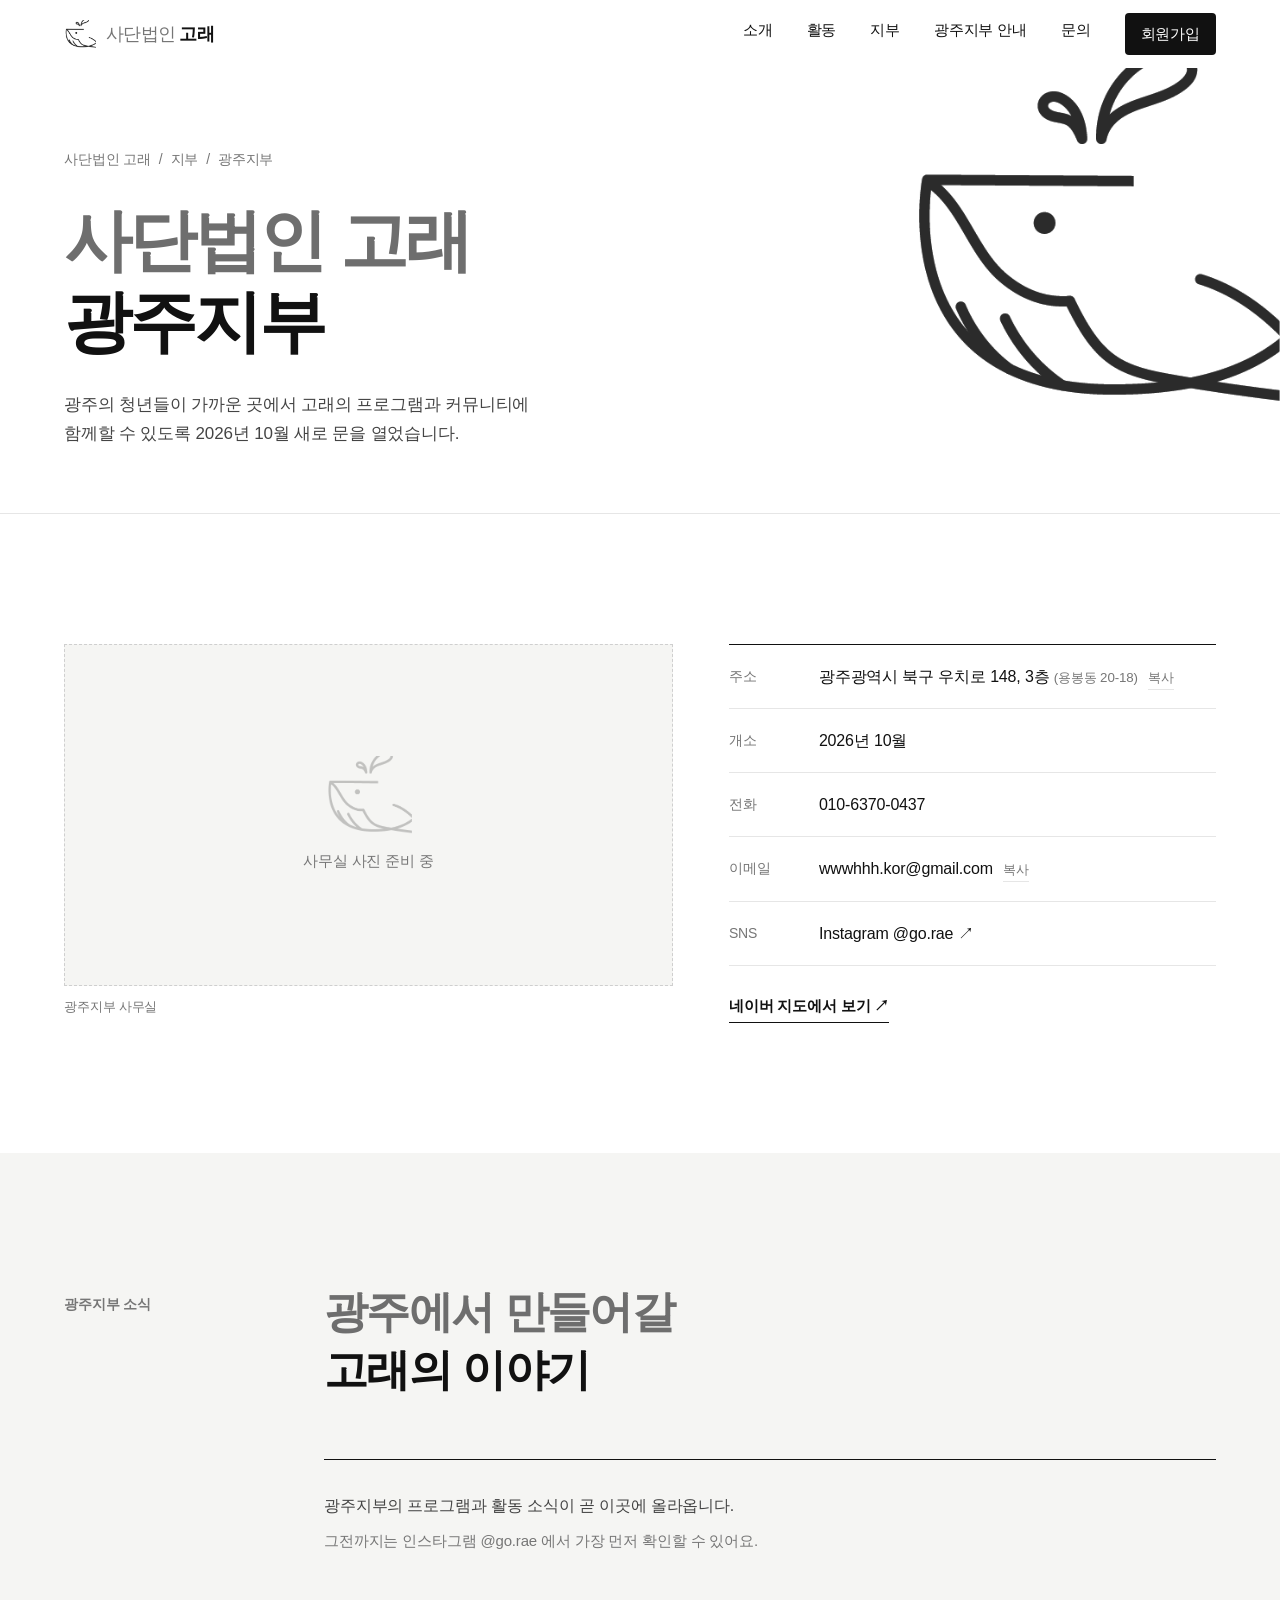
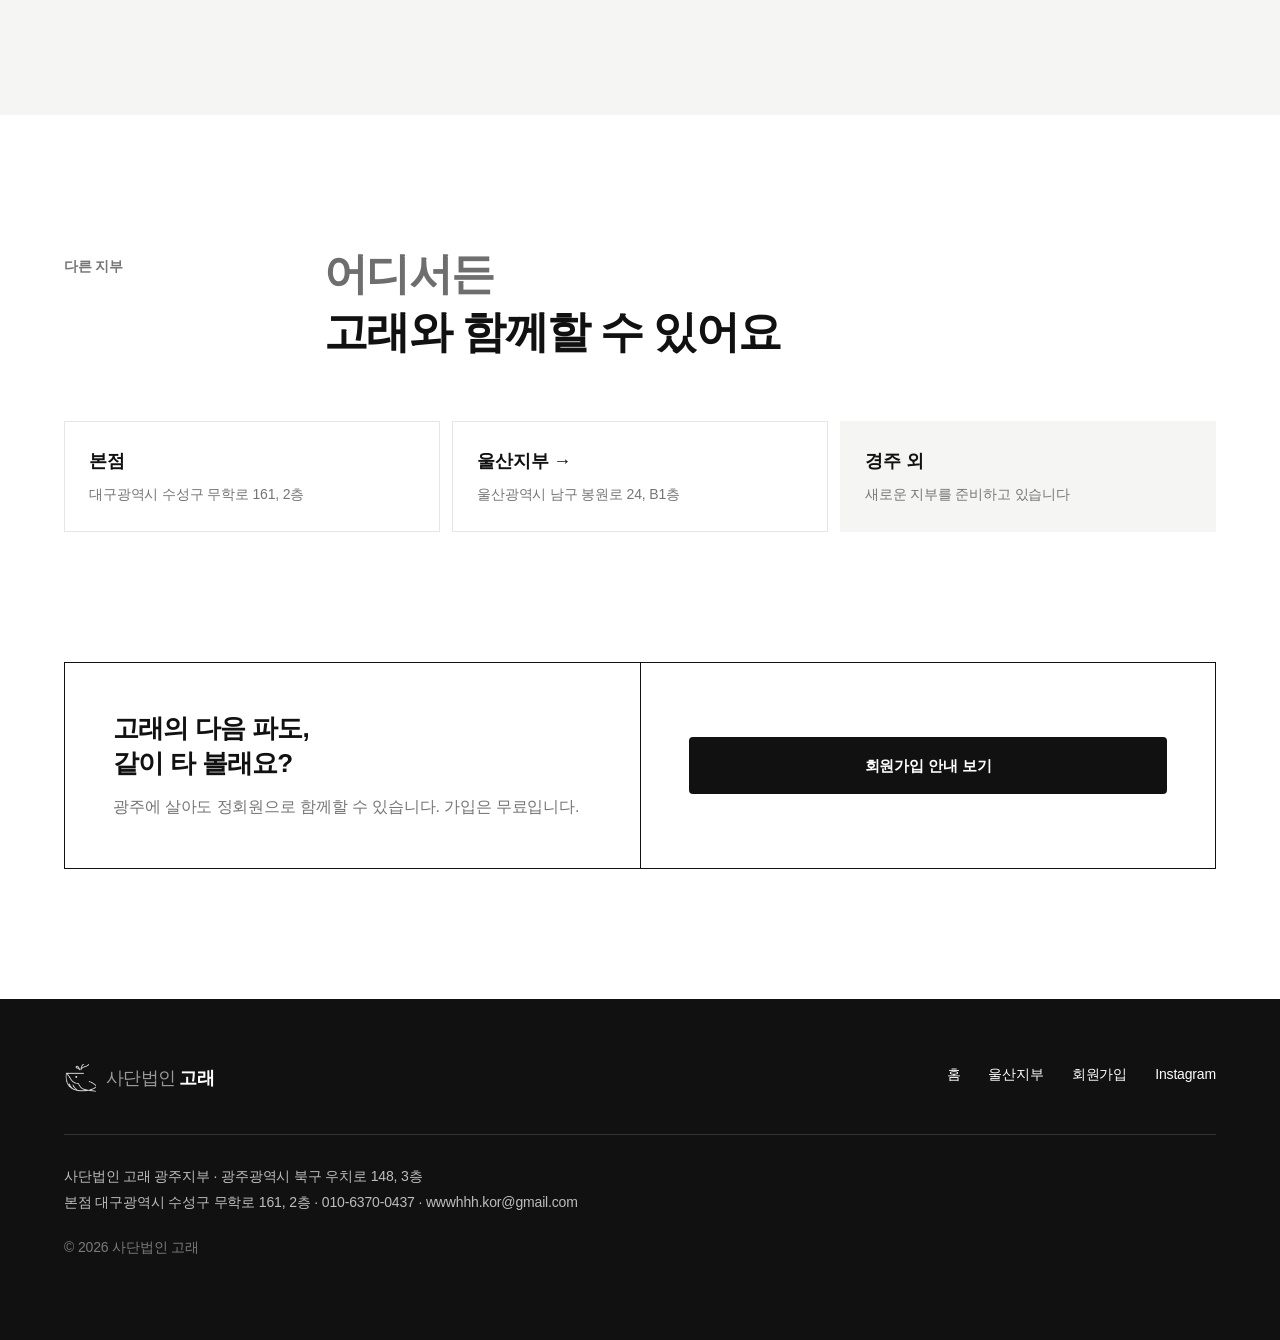
==== gwangju/index.html @ 6eba30ee "회원 가입 무료로 변경, 문의 양식을 구글 시트 접수로 연결 준비 - 회비 안내를 '무료'로 바꾸고 가입 절차에서 회비 납부 단계 삭제 (메인, FAQ, 지부 페이지) - 문의 양" ====
<!doctype html>
<html lang="ko">
<head>
<meta charset="utf-8">
<meta name="viewport" content="width=device-width, initial-scale=1">
<title>광주지부 | 사단법인 고래</title>
<meta name="description" content="사단법인 고래 광주지부. 광주 청년들이 가까운 곳에서 고래의 프로그램과 커뮤니티에 함께할 수 있는 곳입니다.">
<link rel="canonical" href="https://www.go-rae.com/gwangju/">
<meta property="og:type" content="website">
<meta property="og:site_name" content="사단법인 고래">
<meta property="og:title" content="광주지부 | 사단법인 고래">
<meta property="og:description" content="사단법인 고래 광주지부. 광주광역시 북구 우치로 148, 3층">
<meta property="og:url" content="https://www.go-rae.com/gwangju/">
<meta property="og:image" content="https://www.go-rae.com/assets/photos/award.jpg">
<meta property="og:locale" content="ko_KR">
<link rel="icon" href="../assets/whale.png">
<link rel="stylesheet" href="https://cdn.jsdelivr.net/gh/orioncactus/pretendard@v1.3.9/dist/web/variable/pretendardvariable.min.css">
<link rel="stylesheet" href="../assets/site.css">
</head>
<body>
<div class="progress" id="progress"></div>

<header id="header"><div class="w">
  <a class="brand" href="../"><img src="../assets/whale.png" alt=""><div><span>사단법인</span>고래</div></a>
  <nav class="gnb" id="gnb">
    <a href="../#about">소개</a><a href="../#activity">활동</a><a href="../#branches">지부</a><a href="#info">광주지부 안내</a><a href="../#contact">문의</a>
    <a class="cta" href="../#join">회원가입</a>
  </nav>
  <button class="menu-btn" id="menuBtn" aria-label="메뉴 열기"><i></i><i></i><i></i></button>
</div></header>

<main>
<div class="branch-hero">
  <div class="hero-whale"><img src="../assets/whale.png" alt=""></div>
  <div class="w">
    <nav class="crumb" aria-label="현재 위치"><a href="../">사단법인 고래</a><span>/</span><a href="../#branches">지부</a><span>/</span><span>광주지부</span></nav>
    <h1><span class="l1">사단법인 고래</span><span class="l2">광주지부</span></h1>
    <p class="lead">광주의 청년들이 가까운 곳에서 고래의 프로그램과 커뮤니티에 함께할 수 있도록 2026년 10월 새로 문을 열었습니다.</p>
  </div>
</div>

<section id="info"><div class="w">
  <div class="branch-body">
    <!-- 사무실 사진: assets/photos/office-gwangju.jpg 파일을 넣으면 자동으로 표시됩니다 -->
    <figure class="office-slot rv" id="officeSlot">
      <div class="frame">
        <img class="photo" src="../assets/photos/office-gwangju.jpg" alt="고래 광주지부 사무실" onerror="this.closest('.office-slot').classList.add('empty')">
        <div class="ph"><img src="../assets/whale.png" alt=""><span>사무실 사진 준비 중</span></div>
      </div>
      <figcaption>광주지부 사무실</figcaption>
    </figure>
    <div class="info rv">
      <dl>
        <div><dt>주소</dt><dd>광주광역시 북구 우치로 148, 3층 <small style="color:var(--sub)">(용봉동 20-18)</small><button class="copy" data-copy="광주광역시 북구 우치로 148, 3층">복사</button></dd></div>
        <div><dt>개소</dt><dd>2026년 10월</dd></div>
        <div><dt>전화</dt><dd><a href="tel:01063700437">010-6370-0437</a></dd></div>
        <div><dt>이메일</dt><dd>wwwhhh.kor@gmail.com<button class="copy" data-copy="wwwhhh.kor@gmail.com">복사</button></dd></div>
        <div><dt>SNS</dt><dd><a href="https://www.instagram.com/go.rae" target="_blank" rel="noopener">Instagram @go.rae ↗</a></dd></div>
      </dl>
      <div class="map-link" style="margin-top:26px"><a class="arrow-link" href="https://map.naver.com/p/search/광주광역시%20북구%20우치로%20148" target="_blank" rel="noopener">네이버 지도에서 보기 ↗</a></div>
    </div>
  </div>
</div></section>

<section id="news" style="background:var(--soft)"><div class="w">
  <div class="head rv">
    <div class="label">광주지부 소식</div>
    <div><h2><span class="g">광주에서 만들어갈</span><br>고래의 이야기</h2></div>
  </div>
  <div class="indent news-empty rv">
    <p>광주지부의 프로그램과 활동 소식이 곧 이곳에 올라옵니다.</p>
    <p>그전까지는 인스타그램 @go.rae 에서 가장 먼저 확인할 수 있어요.</p>
  </div>
</div></section>

<section><div class="w">
  <div class="head rv">
    <div class="label">다른 지부</div>
    <div><h2><span class="g">어디서든</span><br>고래와 함께할 수 있어요</h2></div>
  </div>
  <div class="other-branches rv">
    <a href="../#branches"><b>본점</b><span>대구광역시 수성구 무학로 161, 2층</span></a>
    <a href="../ulsan/"><b>울산지부 →</b><span>울산광역시 남구 봉원로 24, B1층</span></a>
    <div class="soon"><b>경주 외</b><span>새로운 지부를 준비하고 있습니다</span></div>
  </div>
</div></section>

<section style="padding-top:0"><div class="w">
  <div class="join rv">
    <div><h4 style="font-size:26px;font-weight:700;letter-spacing:-.03em;line-height:1.35">고래의 다음 파도,<br>같이 타 볼래요?</h4><p style="color:var(--sub);margin-top:12px">광주에 살아도 정회원으로 함께할 수 있습니다. 가입은 무료입니다.</p></div>
    <div style="display:flex;align-items:center"><a class="btn full" href="../#join">회원가입 안내 보기</a></div>
  </div>
</div></section>
</main>

<footer><div class="w">
  <div class="top">
    <a class="brand" href="../"><img src="../assets/whale.png" alt=""><div><span>사단법인</span>고래</div></a>
    <div class="links"><a href="../">홈</a><a href="../ulsan/">울산지부</a><a href="../#join">회원가입</a><a href="https://www.instagram.com/go.rae" target="_blank" rel="noopener">Instagram</a></div>
  </div>
  <p>사단법인 고래 광주지부 · 광주광역시 북구 우치로 148, 3층<br>본점 대구광역시 수성구 무학로 161, 2층 · 010-6370-0437 · wwwhhh.kor@gmail.com</p>
  <p style="margin-top:18px;color:#7a7a7a">© 2026 사단법인 고래</p>
</div></footer>

<div class="toast" id="toast"></div>
<button class="top-btn" id="topBtn" aria-label="맨 위로">↑</button>
<script src="../assets/common.js"></script>
</body>
</html>
---- assets/site.css ----
:root{
  --fg:#111;
  --gray:#6e6e6e;
  --sub:#767676;
  --line:#e6e6e6;
  --bg:#fff;
  --soft:#f5f5f3;
  --point:#2346d8;
  --hd:68px;
}
*{box-sizing:border-box;margin:0;padding:0}
html{scroll-behavior:smooth;scroll-padding-top:var(--hd)}
body{font-family:"Pretendard Variable",Pretendard,-apple-system,sans-serif;color:var(--fg);background:var(--bg);line-height:1.7;letter-spacing:-.01em;-webkit-font-smoothing:antialiased;word-break:keep-all;overflow-wrap:break-word}
h1,h2,h3,h4{text-wrap:balance}
p{text-wrap:pretty}
a{color:inherit;text-decoration:none}
button{font:inherit;color:inherit;background:none;border:0;cursor:pointer}
img{display:block}
.w{max-width:1200px;margin:0 auto;padding:0 24px}
.m-br{display:none}
@media(max-width:600px){.m-br{display:inline}.pc-br{display:none}}

/* 진행바 */
.progress{position:fixed;top:0;left:0;height:2px;background:var(--fg);width:0;z-index:30}

/* 헤더 */
header{position:fixed;inset:0 0 auto;height:var(--hd);background:rgba(255,255,255,.94);backdrop-filter:blur(10px);z-index:20;transition:border-color .2s}
header.line{border-bottom:1px solid var(--line)}
header .w{display:flex;align-items:center;justify-content:space-between;height:100%}
.brand{display:flex;align-items:center;gap:10px;font-weight:700;font-size:18px;letter-spacing:-.02em}
.brand img{height:28px}
.brand span{font-weight:500;color:var(--sub);margin-right:3px}
.gnb{display:flex;gap:34px;font-size:15px;font-weight:500}
.gnb a{position:relative;padding:4px 0}
.gnb a::after{content:"";position:absolute;left:0;bottom:0;height:1.5px;width:0;background:var(--fg);transition:width .25s}
.gnb a:hover::after,.gnb a.on::after{width:100%}
.gnb .cta{background:var(--fg);color:#fff;padding:8px 16px;border-radius:4px}
.gnb .cta::after{display:none}
.menu-btn{display:none;width:28px;height:20px;position:relative}
.menu-btn i{position:absolute;left:0;right:0;height:2px;background:var(--fg);transition:.25s}
.menu-btn i:nth-child(1){top:2px}.menu-btn i:nth-child(2){top:9px}.menu-btn i:nth-child(3){top:16px}
body.open .menu-btn i:nth-child(1){top:9px;transform:rotate(45deg)}
body.open .menu-btn i:nth-child(2){opacity:0}
body.open .menu-btn i:nth-child(3){top:9px;transform:rotate(-45deg)}
@media(max-width:860px){
  .menu-btn{display:block}
  .gnb{position:fixed;top:var(--hd);left:0;right:0;height:calc(100dvh - var(--hd));overflow-y:auto;background:#fff;flex-direction:column;gap:0;padding:12px 24px;font-size:22px;font-weight:600;transform:translateY(-8px);opacity:0;pointer-events:none;transition:.25s}
  .gnb a{padding:16px 0;border-bottom:1px solid var(--line)}
  .gnb a::after{display:none}
  .gnb .cta{margin-top:24px;text-align:center;border:0;padding:16px}
  body.open .gnb{opacity:1;transform:none;pointer-events:auto}
  body.open{overflow:hidden}
}

/* 히어로 */
.hero{position:relative;padding:calc(var(--hd) + 110px) 0 90px;overflow:hidden;border-bottom:1px solid var(--line)}
.hero .w{position:relative;z-index:1}
.motto{font-size:15px;color:var(--sub);margin-bottom:26px}
.hero h1{font-size:clamp(38px,6.4vw,80px);font-weight:700;line-height:1.2;letter-spacing:-.045em}
.hero h1 .l1{color:var(--gray);display:block}
.hero h1 .l2{color:var(--fg);display:block}
.hero-desc{display:flex;justify-content:space-between;align-items:flex-end;gap:32px;margin-top:56px;flex-wrap:wrap}
.hero-desc p{max-width:440px;font-size:17px;color:#444}
.hero-whale{position:absolute;top:var(--hd);right:0;width:min(470px,36vw);pointer-events:none}
.ready .hero-whale{opacity:1;transform:none}
.hero-whale img{width:100%;transform-origin:30% 60%;animation:bob 5.5s ease-in-out infinite}
@keyframes bob{
  0%{transform:translateY(0) rotate(0deg)}
  25%{transform:translateY(-10px) rotate(-1.6deg)}
  50%{transform:translateY(-2px) rotate(.4deg)}
  75%{transform:translateY(8px) rotate(1.6deg)}
  100%{transform:translateY(0) rotate(0deg)}
}

/* 사진 */
.hero-photo{margin:0;position:relative;overflow:hidden;aspect-ratio:21/8;background:var(--soft)}
.hero-photo img{width:100%;height:100%;object-fit:cover;object-position:center 82%}
.hero-photo figcaption{position:absolute;left:24px;bottom:18px;color:#fff;font-size:13px;text-shadow:0 1px 6px rgba(0,0,0,.4)}
@media(max-width:700px){.hero-photo{aspect-ratio:4/3}}
.gallery{display:grid;grid-template-columns:repeat(4,1fr);grid-auto-rows:220px;gap:12px}
.gallery button{position:relative;overflow:hidden;background:var(--soft);padding:0;text-align:left}
.gallery button:first-child{grid-column:span 2;grid-row:span 2}
.gallery img{width:100%;height:100%;object-fit:cover;transition:transform .6s cubic-bezier(.2,.7,.2,1)}
.gallery button:hover img{transform:scale(1.03)}
.gallery span{position:absolute;left:14px;bottom:12px;color:#fff;font-size:13px;font-weight:500;text-shadow:0 1px 6px rgba(0,0,0,.45)}
@media(max-width:860px){.gallery{grid-template-columns:1fr 1fr;grid-auto-rows:160px}}
.lightbox .modal-box{max-width:1100px;padding:0;background:#000}
.lightbox img{width:100%;max-height:82vh;object-fit:contain}
.lightbox p{color:#ddd;font-size:14px;padding:12px 16px}
.lightbox .close{color:#fff}

/* 혜택 */
.benefits{list-style:none;display:grid;grid-template-columns:1fr 1fr;gap:0;border-top:1px solid var(--fg);margin-top:40px}
.benefits li{padding:24px 24px 24px 0;border-bottom:1px solid var(--line)}
.benefits li:nth-child(even){padding-left:24px;border-left:1px solid var(--line)}
.benefits small{font-size:13px;color:var(--sub)}
.benefits strong{display:block;font-size:18px;font-weight:600;margin:6px 0 6px}
.benefits p{font-size:15px;color:var(--sub)}
@media(max-width:700px){.benefits{grid-template-columns:1fr}.benefits li:nth-child(even){padding-left:0;border-left:0}}
@media(max-width:860px){.hero{padding-top:calc(var(--hd) + 220px)}.hero-whale{width:62vw;max-width:340px}}

.arrow-link{display:inline-flex;align-items:center;gap:10px;font-weight:600;font-size:15px;padding-bottom:4px;border-bottom:1.5px solid var(--fg);transition:gap .2s}
.arrow-link:hover{gap:16px}

/* 섹션 공통 */
section{padding:130px 0}
.head{display:grid;grid-template-columns:220px 1fr;gap:40px;margin-bottom:60px}
.head .label{font-size:14px;font-weight:600;color:var(--sub);padding-top:10px}
.head h2{font-size:clamp(28px,3.6vw,44px);font-weight:700;line-height:1.32;letter-spacing:-.035em}
.head h2 .g{color:var(--gray)}
.head p{margin-top:20px;font-size:17px;color:#444;max-width:620px}
.indent{margin-left:260px}
@media(max-width:900px){.head{grid-template-columns:1fr;gap:12px;margin-bottom:40px}.indent{margin-left:0}section{padding:90px 0}}

/* 핵심가치 */
.values{display:grid;grid-template-columns:repeat(4,1fr);border-top:1px solid var(--fg)}
.values>div{padding:26px 24px 10px 0}
.values>div+div{padding-left:24px;border-left:1px solid var(--line)}
.values small{font-size:13px;color:var(--sub);font-variant-numeric:tabular-nums}
.values strong{display:block;font-size:20px;font-weight:700;margin:8px 0 10px}
.values p{font-size:15px;color:var(--sub)}
@media(max-width:900px){.values{grid-template-columns:1fr 1fr}.values>div:nth-child(3){padding-left:0;border-left:0}}
@media(max-width:520px){.values{grid-template-columns:1fr}.values>div,.values>div+div{padding:20px 0;border-left:0;border-bottom:1px solid var(--line)}}

/* 인사말 */
.greet{display:grid;grid-template-columns:1fr 1fr;gap:0;margin-top:90px;border-top:1px solid var(--line)}
.greet>div{padding-top:40px}
.greet blockquote{font-size:clamp(22px,2.4vw,28px);font-weight:600;line-height:1.55;letter-spacing:-.03em;padding-right:40px}
.greet .who{margin-top:28px;font-size:15px;color:var(--sub)}
.greet .who b{color:var(--fg);font-weight:600;margin-left:6px}
.org{border-left:1px solid var(--line);padding-left:40px}
.org h4{font-size:14px;color:var(--sub);font-weight:600;margin-bottom:18px}
.org-tree{display:grid;gap:10px;font-size:15px}
.org-tree .top{display:flex;gap:10px}
.org-tree .box{border:1px solid var(--fg);padding:10px 16px;text-align:center;flex:1}
.org-tree .box.dark{background:var(--fg);color:#fff}
.org-tree .teams{display:grid;grid-template-columns:repeat(3,1fr);gap:10px}
.org-tree .teams .box{border-color:var(--line);background:var(--soft)}
@media(max-width:900px){.greet{grid-template-columns:1fr}.org{border-left:0;padding-left:0;margin-top:40px}.greet blockquote{padding-right:0}}

/* 사업분야 - 아코디언 */
.biz{border-top:1px solid var(--fg)}
.biz-item{border-bottom:1px solid var(--line)}
.biz-item button{width:100%;display:grid;grid-template-columns:60px 1fr 24px;gap:16px;align-items:center;text-align:left;padding:28px 0}
.biz-item .n{font-size:14px;color:var(--sub);font-variant-numeric:tabular-nums}
.biz-item .t{font-size:clamp(19px,2.2vw,24px);font-weight:600;letter-spacing:-.03em;transition:color .2s}
.biz-item button:hover .t{color:var(--point)}
.biz-item .pm{position:relative;width:16px;height:16px}
.biz-item .pm::before,.biz-item .pm::after{content:"";position:absolute;left:0;right:0;top:7px;height:1.5px;background:var(--fg);transition:transform .25s}
.biz-item .pm::after{transform:rotate(90deg)}
.biz-item.open .pm::after{transform:rotate(0)}
.biz-item .ans{display:grid;grid-template-rows:0fr;transition:grid-template-rows .3s}
.biz-item.open .ans{grid-template-rows:1fr}
.biz-item .ans>div{overflow:hidden}
.biz-item .ans p{padding:0 0 30px 76px;color:#444;max-width:760px}
@media(max-width:600px){.biz-item button{grid-template-columns:40px 1fr 20px}.biz-item .ans p{padding-left:56px}}

/* 활동 - 가로 스크롤 */
.act-bar{display:flex;justify-content:space-between;align-items:center;gap:20px;margin-bottom:28px;flex-wrap:wrap}
.tabs{display:flex;gap:24px;font-size:15px;flex-wrap:wrap}
.tabs button{color:var(--sub);padding-bottom:4px;border-bottom:1.5px solid transparent}
.tabs button.on{color:var(--fg);font-weight:600;border-color:var(--fg)}
.nav-btns{display:flex;gap:8px}
.nav-btns button{width:44px;height:44px;border:1px solid var(--line);border-radius:50%;font-size:18px;transition:.2s}
.nav-btns button:hover{border-color:var(--fg)}
.track{display:flex;gap:20px;overflow-x:auto;scroll-snap-type:x mandatory;scrollbar-width:none;padding-bottom:4px}
.track::-webkit-scrollbar{display:none}
.card{flex:0 0 calc((100% - 40px)/3);scroll-snap-align:start;background:var(--soft);padding:30px 28px;min-height:300px;display:flex;flex-direction:column;text-align:left;transition:background .25s}
.card:hover{background:#ecece9}
.card .y{font-size:14px;color:var(--sub);font-variant-numeric:tabular-nums}
.card h3{font-size:21px;font-weight:600;letter-spacing:-.03em;line-height:1.45;margin:14px 0 10px}
.card p{font-size:14px;color:var(--sub)}
.card .more{margin-top:auto;padding-top:28px;font-size:14px;font-weight:600;display:flex;justify-content:space-between}
.card .tag{font-weight:500;color:var(--sub)}
@media(max-width:900px){.card{flex-basis:calc((100% - 20px)/2)}}
@media(max-width:600px){.card{flex-basis:84%}}

/* 연혁 */
.years{display:flex;gap:28px;margin-bottom:12px}
.years button{font-size:clamp(28px,3.4vw,40px);font-weight:700;letter-spacing:-.03em;color:#cfcfcf;transition:color .2s}
.years button.on{color:var(--fg)}
.history{border-top:1px solid var(--fg)}
.history li{list-style:none;display:grid;grid-template-columns:110px 1fr;gap:20px;padding:20px 0;border-bottom:1px solid var(--line);font-size:16px}
.history li span{color:var(--sub);font-variant-numeric:tabular-nums}
.history li[hidden]{display:none}

/* 회원가입 */
.join{display:grid;grid-template-columns:1fr 1fr;border:1px solid var(--fg)}
.join>div{padding:48px}
.join>div+div{border-left:1px solid var(--fg)}
.join .fee{font-size:clamp(34px,4vw,48px);font-weight:700;letter-spacing:-.03em}
.steps{list-style:none;counter-reset:s;margin-top:26px}
.steps li{counter-increment:s;padding:14px 0;border-bottom:1px solid var(--line);font-size:15px;display:flex;gap:14px}
.steps li::before{content:counter(s,decimal-leading-zero);color:var(--sub);font-variant-numeric:tabular-nums}
.btn{display:inline-flex;justify-content:center;align-items:center;gap:8px;background:var(--fg);color:#fff;padding:16px 28px;font-weight:600;font-size:15px;border-radius:4px;transition:background .2s}
.btn:hover{background:var(--point)}
.btn.full{width:100%}
@media(max-width:860px){.join{grid-template-columns:1fr}.join>div+div{border-left:0;border-top:1px solid var(--fg)}.join>div{padding:30px 24px}}

/* FAQ */
.faq{border-top:1px solid var(--fg)}
.faq details{border-bottom:1px solid var(--line)}
.faq summary{list-style:none;cursor:pointer;padding:24px 40px 24px 0;font-size:18px;font-weight:600;position:relative}
.faq summary::-webkit-details-marker{display:none}
.faq summary::after{content:"+";position:absolute;right:4px;top:20px;font-size:24px;font-weight:300;transition:transform .2s}
.faq details[open] summary::after{transform:rotate(45deg)}
.faq details p{padding:0 0 26px;color:#444;max-width:760px}

/* 문의 */
.contact{display:grid;grid-template-columns:1fr 1.2fr;gap:60px}
.contact *{min-width:0}
@media(max-width:1100px){.contact{grid-template-columns:1fr;gap:50px}}
.field input,.field select,.field textarea{width:100%}
.info dl{border-top:1px solid var(--fg)}
.info dl>div{display:grid;grid-template-columns:90px 1fr;padding:18px 0;border-bottom:1px solid var(--line);font-size:16px}
.info dt{color:var(--sub);font-size:14px;padding-top:2px}
.copy{font-size:13px;color:var(--sub);border-bottom:1px solid var(--line);margin-left:10px}
.copy:hover{color:var(--fg)}
.branch-title{font-size:14px;color:var(--sub);font-weight:600;margin:44px 0 12px}
.branches{list-style:none;border-top:1px solid var(--fg)}
.branches li{display:grid;grid-template-columns:90px 1fr auto;gap:12px;align-items:start;padding:18px 0;border-bottom:1px solid var(--line);font-size:16px}
.branches b{font-weight:600;font-size:15px}
.branches small{color:var(--sub);font-size:13px}
.branches .acts{display:flex;gap:4px;white-space:nowrap}
.branches .acts .copy{margin-left:8px}
.branches .soon span{color:var(--sub)}
@media(max-width:520px){.branches li{grid-template-columns:76px 1fr}.branches .acts{grid-column:2}.branches .acts .copy:first-child{margin-left:0}}
form{display:grid;gap:14px}
.field{display:grid;gap:6px}
.field label{font-size:14px;color:var(--sub)}
.field input,.field select,.field textarea{font:inherit;font-size:16px;border:1px solid var(--line);border-radius:4px;padding:14px 16px;background:#fff;color:var(--fg);transition:border-color .2s}
.field input:focus,.field select:focus,.field textarea:focus{outline:0;border-color:var(--fg)}
.field textarea{min-height:140px;resize:vertical}
.two{display:grid;grid-template-columns:1fr 1fr;gap:14px}
.err{font-size:13px;color:#c0392b;min-height:0}
.agree{font-size:14px;color:var(--sub);display:flex;gap:8px;align-items:center}
.agree input{accent-color:var(--fg)}
@media(max-width:860px){.contact{grid-template-columns:1fr;gap:50px}.two{grid-template-columns:1fr}}

/* 푸터 */
footer{background:var(--fg);color:#bdbdbd;padding:64px 0 80px;font-size:14px}
footer .top{display:flex;justify-content:space-between;align-items:flex-start;gap:30px;flex-wrap:wrap;padding-bottom:40px;border-bottom:1px solid #333;margin-bottom:28px}
footer .brand{color:#fff}
footer .brand img{filter:invert(1)}
footer .brand span{color:#9a9a9a}
footer .links{display:flex;gap:28px;color:#fff}
footer p{line-height:1.9}

/* 모달 */
.modal{position:fixed;inset:0;background:rgba(0,0,0,.45);display:grid;place-items:center;padding:20px;z-index:40;opacity:0;pointer-events:none;transition:opacity .2s}
.modal.show{opacity:1;pointer-events:auto}
.modal-box{background:#fff;max-width:560px;width:100%;padding:40px;position:relative;transform:translateY(12px);transition:transform .25s}
.modal.show .modal-box{transform:none}
.modal-box .y{font-size:14px;color:var(--sub)}
.modal-box h3{font-size:26px;font-weight:700;letter-spacing:-.03em;line-height:1.4;margin:10px 0 18px}
.modal-box dl{border-top:1px solid var(--fg);margin-top:20px}
.modal-box dl>div{display:grid;grid-template-columns:80px 1fr;padding:12px 0;border-bottom:1px solid var(--line);font-size:15px}
.modal-box dt{color:var(--sub)}
.close{position:absolute;top:16px;right:16px;width:36px;height:36px;font-size:22px}

/* 토스트, 맨위로 */
.toast{position:fixed;left:50%;bottom:32px;transform:translate(-50%,20px);background:var(--fg);color:#fff;padding:12px 20px;border-radius:4px;font-size:14px;opacity:0;transition:.25s;z-index:50;pointer-events:none}
.toast.show{opacity:1;transform:translate(-50%,0)}
.top-btn{position:fixed;right:24px;bottom:24px;width:48px;height:48px;border-radius:50%;background:#fff;border:1px solid var(--line);font-size:18px;opacity:0;pointer-events:none;transition:.25s;z-index:15}
.top-btn.show{opacity:1;pointer-events:auto}
.top-btn:hover{border-color:var(--fg)}

/* 스크롤 등장 */
.rv{opacity:0;transform:translateY(18px);transition:opacity .8s,transform .8s cubic-bezier(.2,.7,.2,1)}
.rv.in{opacity:1;transform:none}
@media(prefers-reduced-motion:reduce){*{animation:none!important;transition:none!important}.rv{opacity:1;transform:none}}

/* 사무실 사진 자리 (사진 파일을 넣으면 자동으로 표시) */
.office-slot{margin:0;position:relative}
.office-slot .frame{position:relative;aspect-ratio:16/9;max-width:100%;background:var(--soft);overflow:hidden}
.office-slot img.photo{width:100%;height:100%;object-fit:cover}
.office-slot .ph{position:absolute;inset:0;display:none;flex-direction:column;align-items:center;justify-content:center;gap:14px;color:var(--sub);font-size:15px;border:1px dashed #cfcfcf}
.office-slot .ph img{width:88px;opacity:.25}
.office-slot.empty img.photo{display:none}
.office-slot.empty .ph{display:flex}
.office-slot figcaption{font-size:13px;color:var(--sub);margin-top:10px}
.join-office{margin-top:40px}

/* 지부 목록 링크 */
.branches .name{color:var(--fg);font-weight:600;font-size:15px;border-bottom:1px solid transparent}
.branches a.name:hover{border-color:var(--fg)}
.branches .go{color:var(--fg);font-weight:600}

/* 지부 페이지 */
.crumb{font-size:14px;color:var(--sub);display:flex;gap:8px;flex-wrap:wrap}
.crumb a:hover{color:var(--fg)}
.branch-hero{padding:calc(var(--hd) + 80px) 0 64px;border-bottom:1px solid var(--line);position:relative;overflow:hidden}
.branch-hero .w{position:relative;z-index:1}
.branch-hero h1{font-size:clamp(36px,5.6vw,68px);font-weight:700;line-height:1.2;letter-spacing:-.045em;margin-top:28px}
.branch-hero h1 .l1{color:var(--gray);display:block}
.branch-hero h1 .l2{display:block}
.branch-hero .lead{margin-top:28px;max-width:520px;font-size:17px;color:#444}
.branch-hero .hero-whale{top:var(--hd);width:min(380px,30vw)}
@media(max-width:860px){.branch-hero{padding-top:calc(var(--hd) + 180px)}.branch-hero .hero-whale{width:52vw;max-width:280px}}
.branch-body{display:grid;grid-template-columns:1.25fr 1fr;gap:56px;align-items:start}
.branch-body>*{min-width:0}
@media(max-width:900px){.branch-body{grid-template-columns:1fr;gap:40px}}
.news-empty{border-top:1px solid var(--fg);padding:32px 0;color:#444}
.news-empty p+p{margin-top:8px;color:var(--sub);font-size:15px}
.other-branches{display:grid;grid-template-columns:repeat(3,1fr);gap:12px}
.other-branches a,.other-branches div{border:1px solid var(--line);padding:24px;display:flex;flex-direction:column;gap:6px;transition:border-color .2s}
.other-branches a:hover{border-color:var(--fg)}
.other-branches b{font-size:18px;font-weight:600}
.other-branches span{font-size:14px;color:var(--sub)}
.other-branches .soon{background:var(--soft);border-color:transparent}
@media(max-width:700px){.other-branches{grid-template-columns:1fr}}

/* 문의 양식: 스팸 방지 칸, 접수 완료 */
.hp{position:absolute;left:-9999px;width:1px;height:1px;overflow:hidden}
.sent{border-top:1px solid var(--fg);padding:28px 0 8px;display:grid;gap:8px;justify-items:start}
.sent strong{font-size:22px;font-weight:700;letter-spacing:-.03em}
.sent p{color:#444}
.btn:disabled{opacity:.6;cursor:wait}
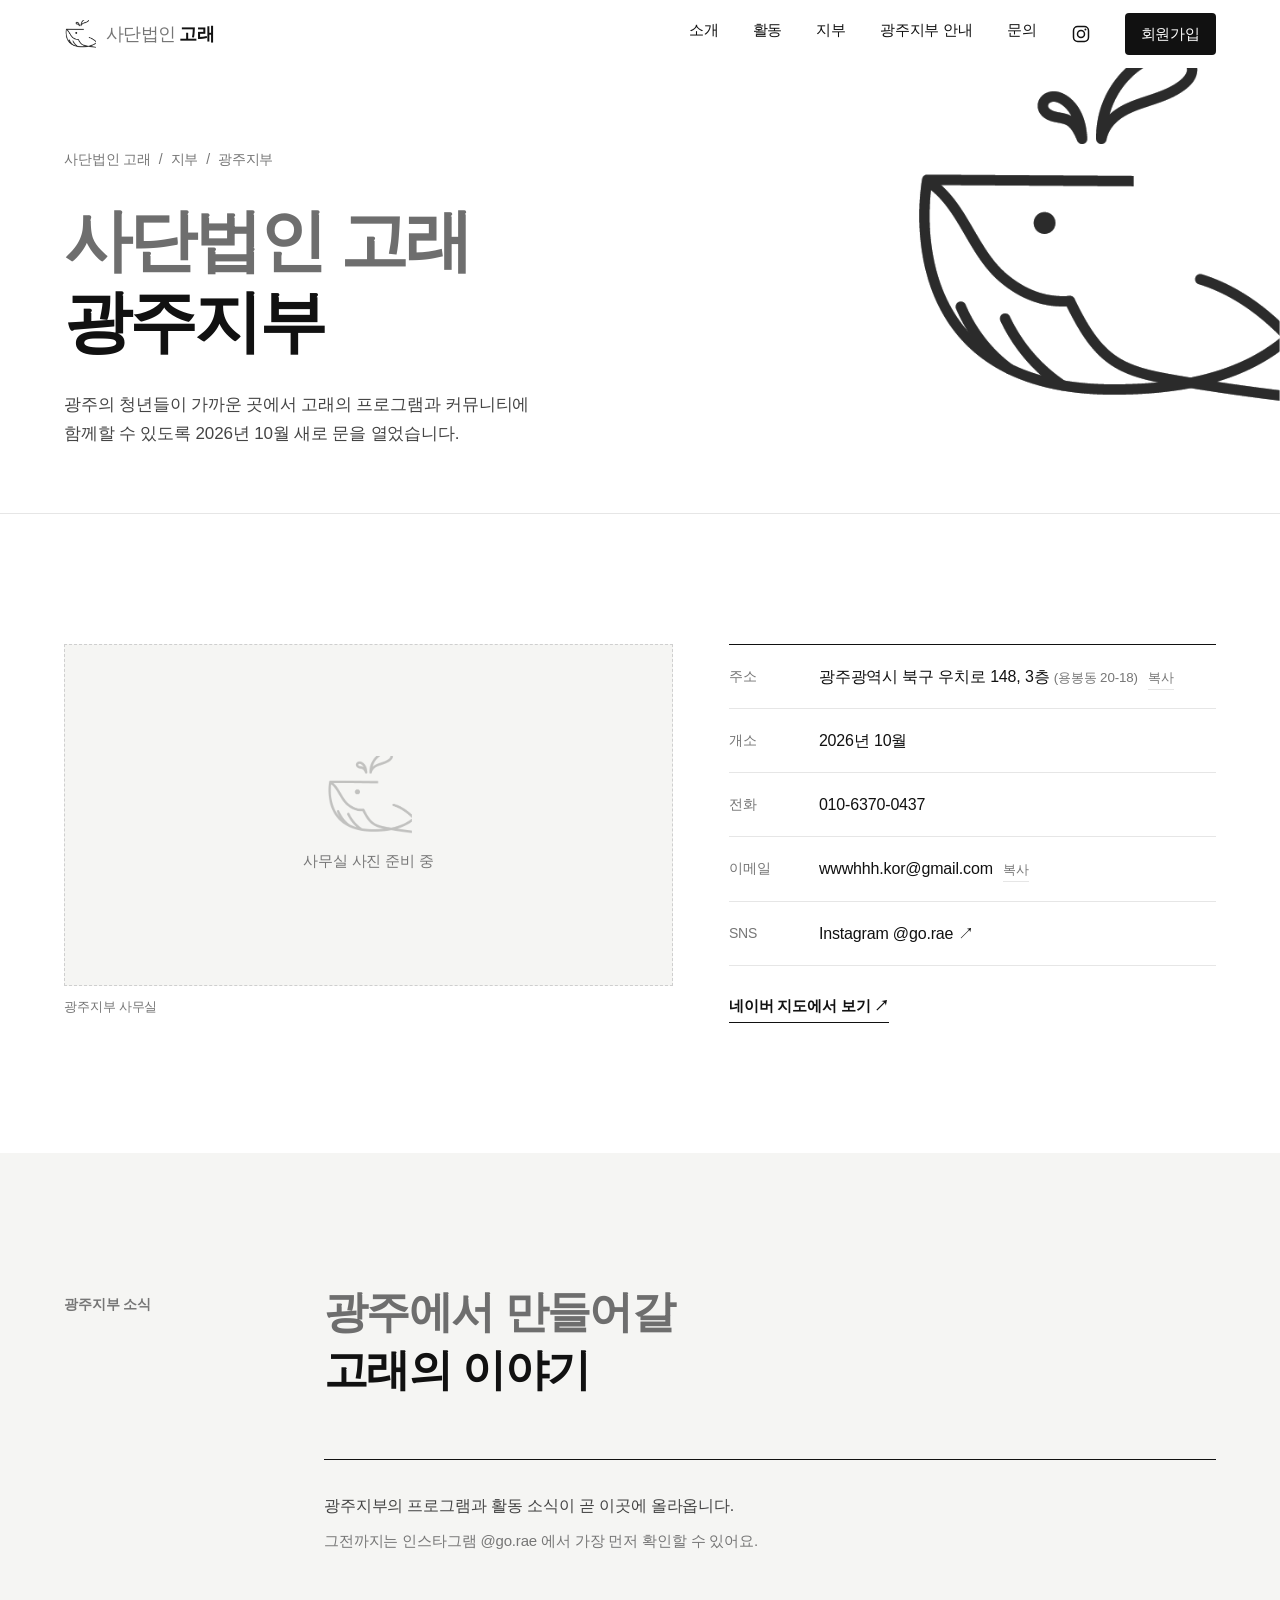
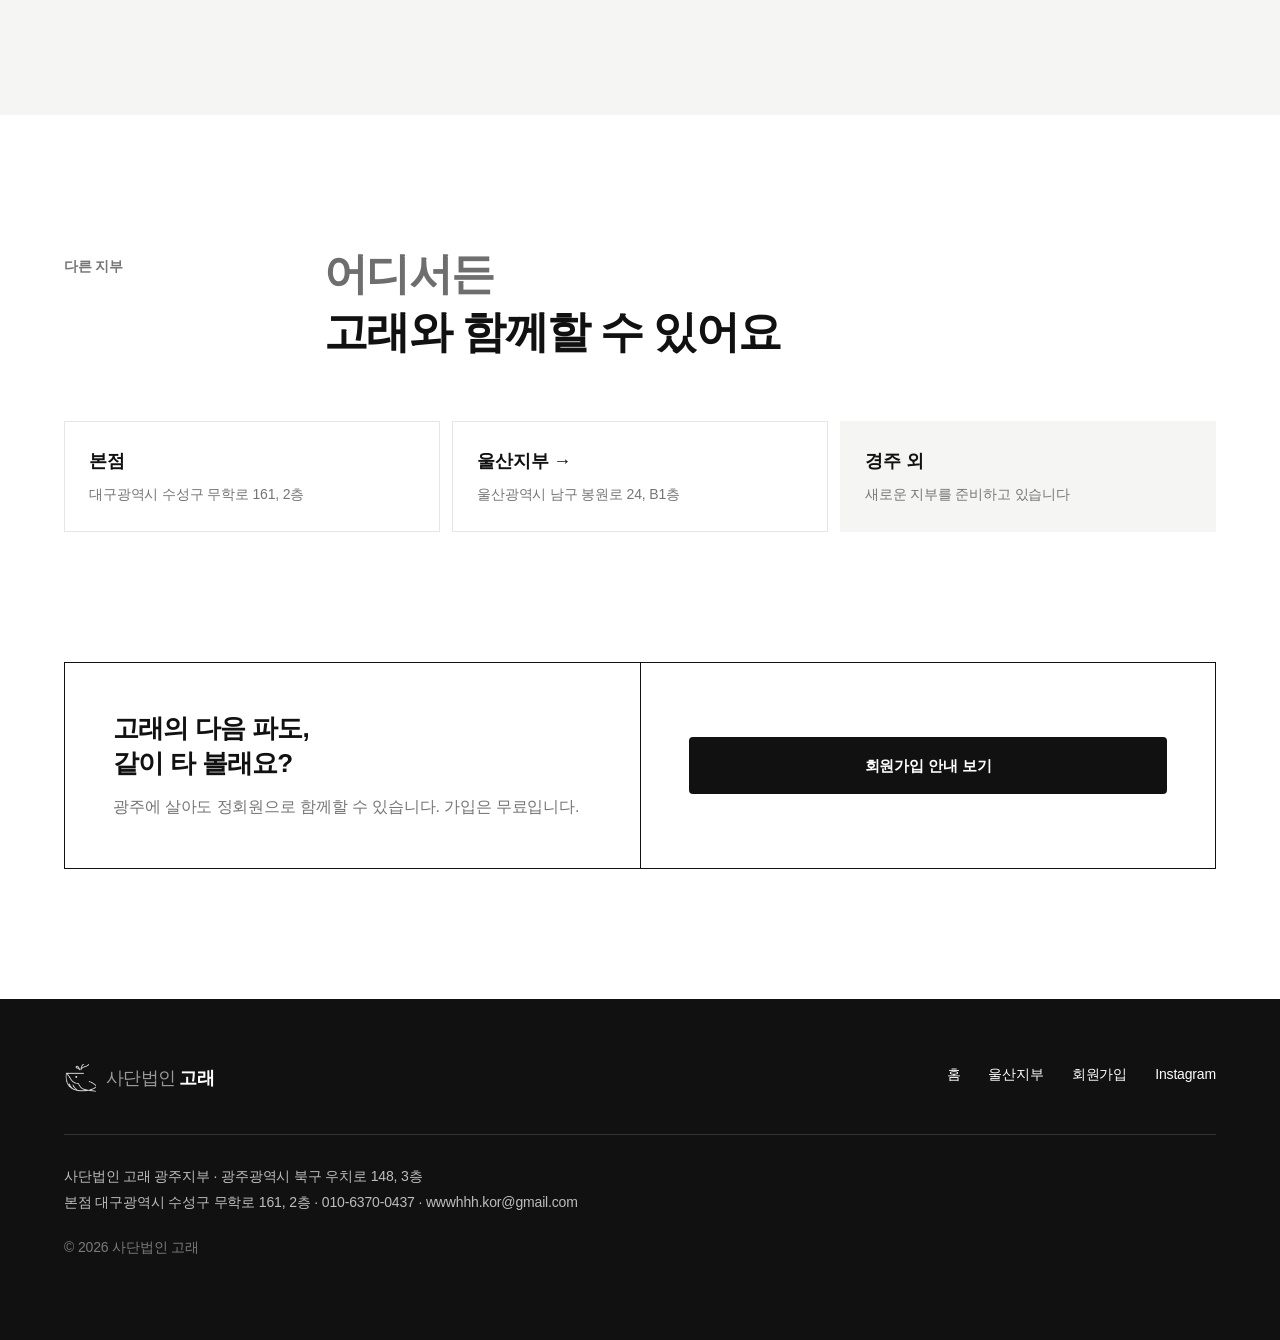
==== commit 97ce1653: "인스타그램 연결 추가, 문의 스크립트를 시트 ID 방식으로 변경 - 모든 페이지 상단 메뉴에 인스타그램(@go.rae) 아이콘, 모바일 메뉴에는 글자로 표시 - 메인 '현장' 사진" ====
--- a/gwangju/index.html
+++ b/gwangju/index.html
@@ -24,6 +24,7 @@
   <a class="brand" href="../"><img src="../assets/whale.png" alt=""><div><span>사단법인</span>고래</div></a>
   <nav class="gnb" id="gnb">
     <a href="../#about">소개</a><a href="../#activity">활동</a><a href="../#branches">지부</a><a href="#info">광주지부 안내</a><a href="../#contact">문의</a>
+    <a class="ig" href="https://www.instagram.com/go.rae" target="_blank" rel="noopener" aria-label="고래 인스타그램 @go.rae (새 창)"><svg viewBox="0 0 24 24" width="20" height="20" aria-hidden="true"><rect x="3" y="3" width="18" height="18" rx="5" fill="none" stroke="currentColor" stroke-width="1.8"/><circle cx="12" cy="12" r="4.2" fill="none" stroke="currentColor" stroke-width="1.8"/><circle cx="17.3" cy="6.7" r="1.2" fill="currentColor"/></svg><span>Instagram @go.rae</span></a>
     <a class="cta" href="../#join">회원가입</a>
   </nav>
   <button class="menu-btn" id="menuBtn" aria-label="메뉴 열기"><i></i><i></i><i></i></button>
--- a/assets/site.css
+++ b/assets/site.css
@@ -316,3 +316,13 @@
 .sent strong{font-size:22px;font-weight:700;letter-spacing:-.03em}
 .sent p{color:#444}
 .btn:disabled{opacity:.6;cursor:wait}
+
+/* 인스타그램 */
+.gnb .ig{display:inline-flex;align-items:center;gap:8px}
+.gnb .ig span{display:none}
+.gnb .ig::after{display:none}
+.gnb .ig:hover{color:var(--point)}
+@media(max-width:860px){.gnb .ig span{display:inline}}
+.insta{display:flex;justify-content:space-between;align-items:center;gap:20px;flex-wrap:wrap;margin-top:28px;padding-top:24px;border-top:1px solid var(--line)}
+.insta p{color:#444;font-size:16px}
+.insta p b{color:var(--fg);font-weight:600}
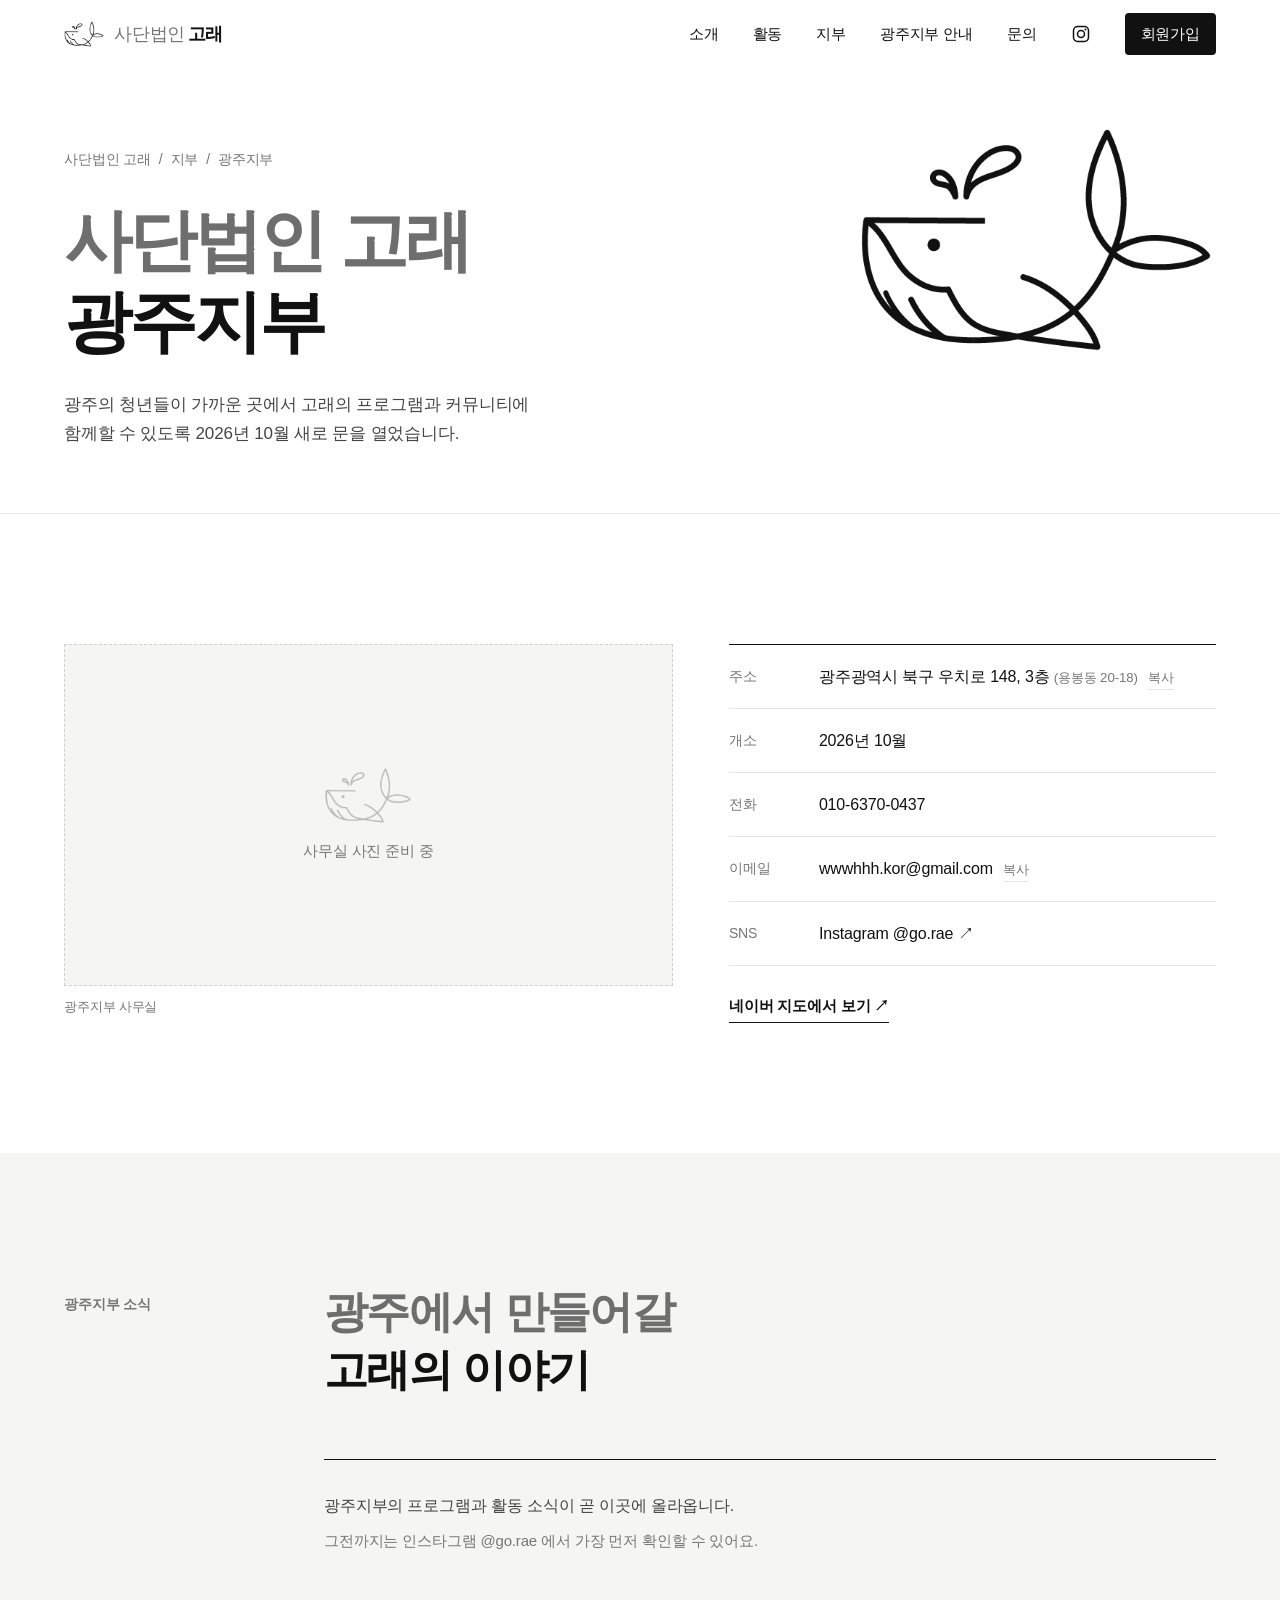
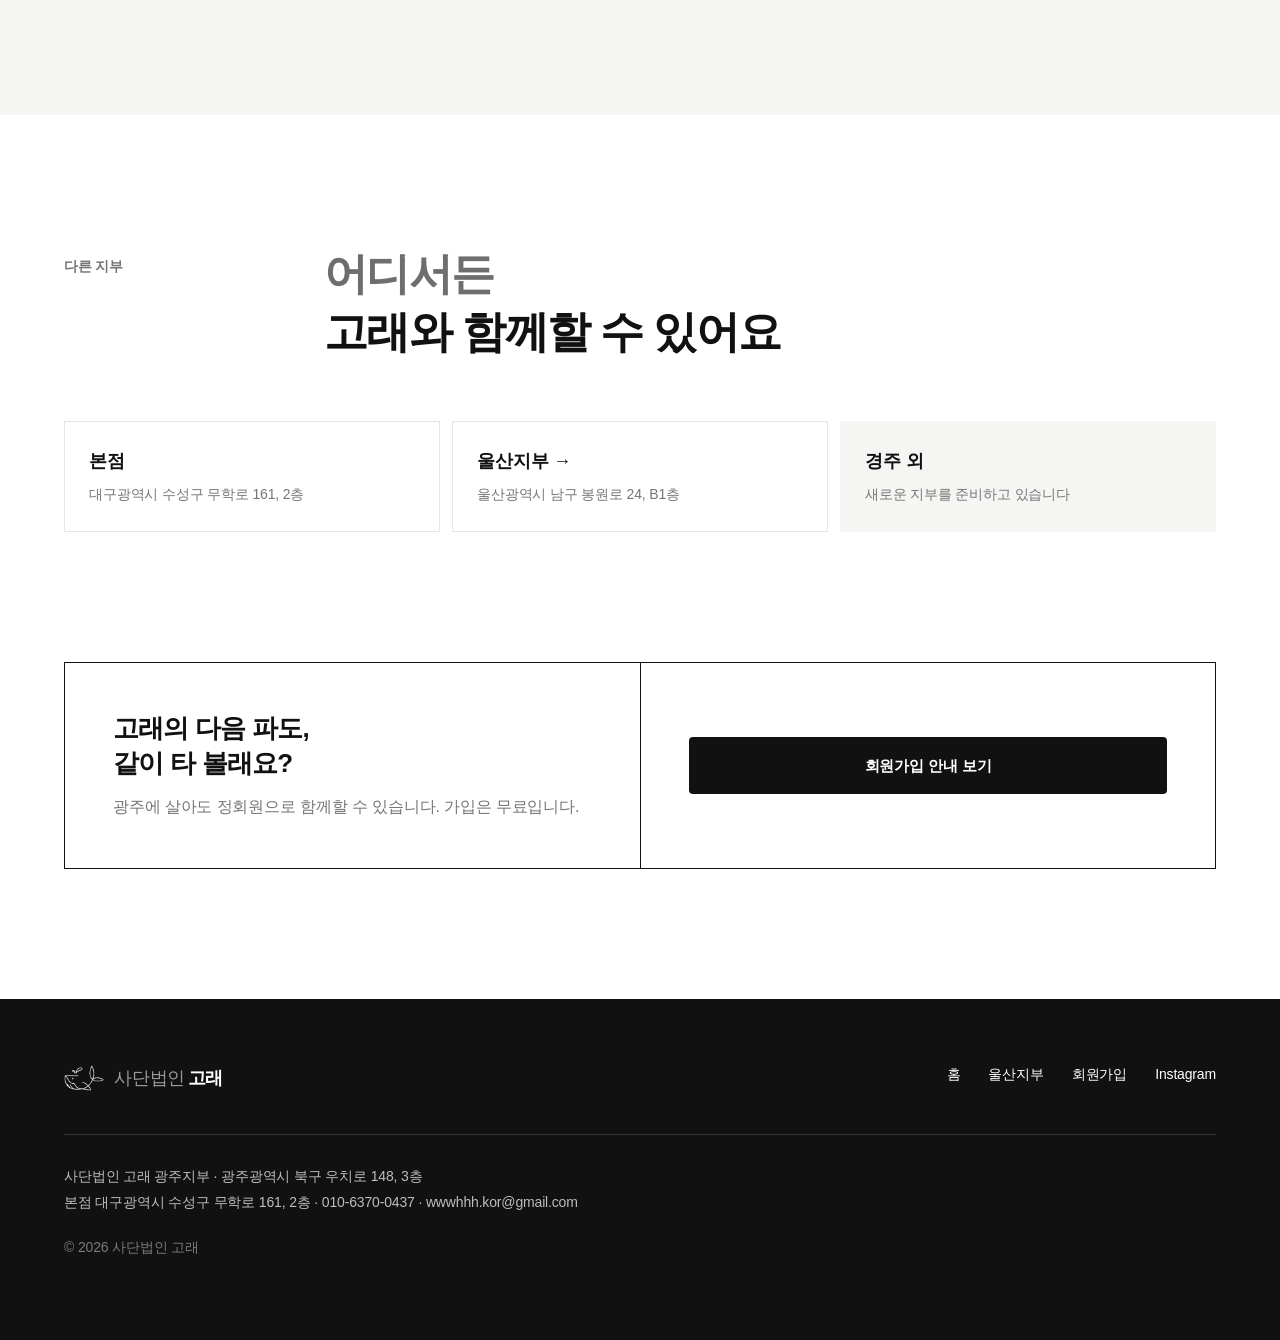
==== commit 1a339a5c: "공식 로고(꼬리 있는 고래 전체)로 교체 - 명함에서 잘라 쓰던 고래 대신 원본 로고 파일의 고래 전체를 사용 - 메인·지부 페이지 상단 고래 위치를 잘리지 않게 조정 - 파비콘(" ====
--- a/gwangju/index.html
+++ b/gwangju/index.html
@@ -5,15 +5,20 @@
 <meta name="viewport" content="width=device-width, initial-scale=1">
 <title>광주지부 | 사단법인 고래</title>
 <meta name="description" content="사단법인 고래 광주지부. 광주 청년들이 가까운 곳에서 고래의 프로그램과 커뮤니티에 함께할 수 있는 곳입니다.">
-<link rel="canonical" href="https://www.go-rae.com/gwangju/">
+<link rel="canonical" href="https://gorae-kr.github.io/gwangju/">
 <meta property="og:type" content="website">
 <meta property="og:site_name" content="사단법인 고래">
 <meta property="og:title" content="광주지부 | 사단법인 고래">
 <meta property="og:description" content="사단법인 고래 광주지부. 광주광역시 북구 우치로 148, 3층">
-<meta property="og:url" content="https://www.go-rae.com/gwangju/">
-<meta property="og:image" content="https://www.go-rae.com/assets/photos/award.jpg">
+<meta property="og:url" content="https://gorae-kr.github.io/gwangju/">
+<meta property="og:image" content="https://gorae-kr.github.io/assets/og-image.png">
+<meta property="og:image:width" content="1200">
+<meta property="og:image:height" content="630">
+<meta property="og:image:alt" content="사단법인 고래 - 청년이 만드는 내일, 청년이 바꾸는 세상">
+<meta name="twitter:card" content="summary_large_image">
 <meta property="og:locale" content="ko_KR">
-<link rel="icon" href="../assets/whale.png">
+<link rel="icon" href="../assets/favicon.png">
+<link rel="apple-touch-icon" href="../assets/favicon.png">
 <link rel="stylesheet" href="https://cdn.jsdelivr.net/gh/orioncactus/pretendard@v1.3.9/dist/web/variable/pretendardvariable.min.css">
 <link rel="stylesheet" href="../assets/site.css">
 </head>
--- a/assets/site.css
+++ b/assets/site.css
@@ -28,9 +28,9 @@
 header.line{border-bottom:1px solid var(--line)}
 header .w{display:flex;align-items:center;justify-content:space-between;height:100%}
 .brand{display:flex;align-items:center;gap:10px;font-weight:700;font-size:18px;letter-spacing:-.02em}
-.brand img{height:28px}
+.brand img{height:26px;width:auto}
 .brand span{font-weight:500;color:var(--sub);margin-right:3px}
-.gnb{display:flex;gap:34px;font-size:15px;font-weight:500}
+.gnb{display:flex;align-items:center;gap:34px;font-size:15px;font-weight:500}
 .gnb a{position:relative;padding:4px 0}
 .gnb a::after{content:"";position:absolute;left:0;bottom:0;height:1.5px;width:0;background:var(--fg);transition:width .25s}
 .gnb a:hover::after,.gnb a.on::after{width:100%}
@@ -44,7 +44,7 @@
 body.open .menu-btn i:nth-child(3){top:9px;transform:rotate(-45deg)}
 @media(max-width:860px){
   .menu-btn{display:block}
-  .gnb{position:fixed;top:var(--hd);left:0;right:0;height:calc(100dvh - var(--hd));overflow-y:auto;background:#fff;flex-direction:column;gap:0;padding:12px 24px;font-size:22px;font-weight:600;transform:translateY(-8px);opacity:0;pointer-events:none;transition:.25s}
+  .gnb{position:fixed;top:var(--hd);left:0;right:0;height:calc(100dvh - var(--hd));overflow-y:auto;background:#fff;flex-direction:column;align-items:stretch;gap:0;padding:12px 24px;font-size:22px;font-weight:600;transform:translateY(-8px);opacity:0;pointer-events:none;transition:.25s}
   .gnb a{padding:16px 0;border-bottom:1px solid var(--line)}
   .gnb a::after{display:none}
   .gnb .cta{margin-top:24px;text-align:center;border:0;padding:16px}
@@ -61,7 +61,7 @@
 .hero h1 .l2{color:var(--fg);display:block}
 .hero-desc{display:flex;justify-content:space-between;align-items:flex-end;gap:32px;margin-top:56px;flex-wrap:wrap}
 .hero-desc p{max-width:440px;font-size:17px;color:#444}
-.hero-whale{position:absolute;top:var(--hd);right:0;width:min(470px,36vw);pointer-events:none}
+.hero-whale{position:absolute;top:calc(var(--hd) + 72px);right:max(24px,calc((100vw - 1200px) / 2 + 24px));width:min(440px,34vw);pointer-events:none}
 .ready .hero-whale{opacity:1;transform:none}
 .hero-whale img{width:100%;transform-origin:30% 60%;animation:bob 5.5s ease-in-out infinite}
 @keyframes bob{
@@ -97,7 +97,7 @@
 .benefits strong{display:block;font-size:18px;font-weight:600;margin:6px 0 6px}
 .benefits p{font-size:15px;color:var(--sub)}
 @media(max-width:700px){.benefits{grid-template-columns:1fr}.benefits li:nth-child(even){padding-left:0;border-left:0}}
-@media(max-width:860px){.hero{padding-top:calc(var(--hd) + 220px)}.hero-whale{width:62vw;max-width:340px}}
+@media(max-width:860px){.hero{padding-top:calc(var(--hd) + 230px)}.hero-whale{top:calc(var(--hd) + 32px);right:24px;width:min(270px,62vw)}}
 
 .arrow-link{display:inline-flex;align-items:center;gap:10px;font-weight:600;font-size:15px;padding-bottom:4px;border-bottom:1.5px solid var(--fg);transition:gap .2s}
 .arrow-link:hover{gap:16px}
@@ -295,8 +295,8 @@
 .branch-hero h1 .l1{color:var(--gray);display:block}
 .branch-hero h1 .l2{display:block}
 .branch-hero .lead{margin-top:28px;max-width:520px;font-size:17px;color:#444}
-.branch-hero .hero-whale{top:var(--hd);width:min(380px,30vw)}
-@media(max-width:860px){.branch-hero{padding-top:calc(var(--hd) + 180px)}.branch-hero .hero-whale{width:52vw;max-width:280px}}
+.branch-hero .hero-whale{top:calc(var(--hd) + 56px);width:min(360px,30vw)}
+@media(max-width:860px){.branch-hero{padding-top:calc(var(--hd) + 200px)}.branch-hero .hero-whale{top:calc(var(--hd) + 28px);width:min(230px,54vw)}}
 .branch-body{display:grid;grid-template-columns:1.25fr 1fr;gap:56px;align-items:start}
 .branch-body>*{min-width:0}
 @media(max-width:900px){.branch-body{grid-template-columns:1fr;gap:40px}}
@@ -318,11 +318,39 @@
 .btn:disabled{opacity:.6;cursor:wait}
 
 /* 인스타그램 */
-.gnb .ig{display:inline-flex;align-items:center;gap:8px}
+.gnb .ig{display:inline-flex;align-items:center;gap:8px;line-height:1}
+.gnb .ig svg{display:block}
 .gnb .ig span{display:none}
 .gnb .ig::after{display:none}
 .gnb .ig:hover{color:var(--point)}
-@media(max-width:860px){.gnb .ig span{display:inline}}
+@media(max-width:860px){.gnb .ig span{display:inline}.gnb .ig{line-height:inherit}}
 .insta{display:flex;justify-content:space-between;align-items:center;gap:20px;flex-wrap:wrap;margin-top:28px;padding-top:24px;border-top:1px solid var(--line)}
 .insta p{color:#444;font-size:16px}
 .insta p b{color:var(--fg);font-weight:600}
+
+/* 회원가입 신청서 */
+.member{margin-top:48px;border:1px solid var(--fg);padding:44px;display:grid;gap:22px}
+.member>*{min-width:0}
+.member-head{display:flex;justify-content:space-between;align-items:baseline;gap:12px;flex-wrap:wrap;border-bottom:1px solid var(--line);padding-bottom:18px}
+.member-head h3{font-size:22px;font-weight:700;letter-spacing:-.03em}
+.member-head p{font-size:14px;color:var(--sub)}
+.member b,.consent legend b{color:#c0392b;font-weight:600}
+.member-grid{display:grid;grid-template-columns:1fr 1fr;gap:16px}
+.member-grid>*{min-width:0}
+.member-grid .wide{grid-column:1/-1}
+.addr-row{display:flex;gap:8px}
+.addr-row input{flex:1;min-width:0}
+.btn.ghost{background:#fff;color:var(--fg);border:1px solid var(--fg);padding:0 18px;white-space:nowrap}
+.btn.ghost:hover{background:var(--fg);color:#fff}
+.consent{border:1px solid var(--line);background:var(--soft);padding:22px 24px;margin:0}
+.consent legend{font-size:15px;font-weight:600;padding:0 6px}
+.consent>p{font-size:14px;color:#444;margin-bottom:14px}
+.consent dl{border-top:1px solid #d9d9d6}
+.consent dl>div{display:grid;grid-template-columns:120px 1fr;gap:12px;padding:10px 0;border-bottom:1px solid #d9d9d6;font-size:14px}
+.consent dt{color:var(--sub)}
+.consent-choice{display:flex;gap:24px;margin-top:16px;font-size:15px}
+.consent-choice label{display:flex;align-items:center;gap:8px;cursor:pointer}
+.consent-choice input{accent-color:var(--fg)}
+.member .note{font-size:13px;color:var(--sub)}
+.member .sent{border-top:1px solid var(--fg)}
+@media(max-width:700px){.member{padding:26px 18px}.member-grid{grid-template-columns:1fr}.consent dl>div{grid-template-columns:1fr;gap:2px}.addr-row{flex-direction:column}.btn.ghost{padding:12px 18px}}
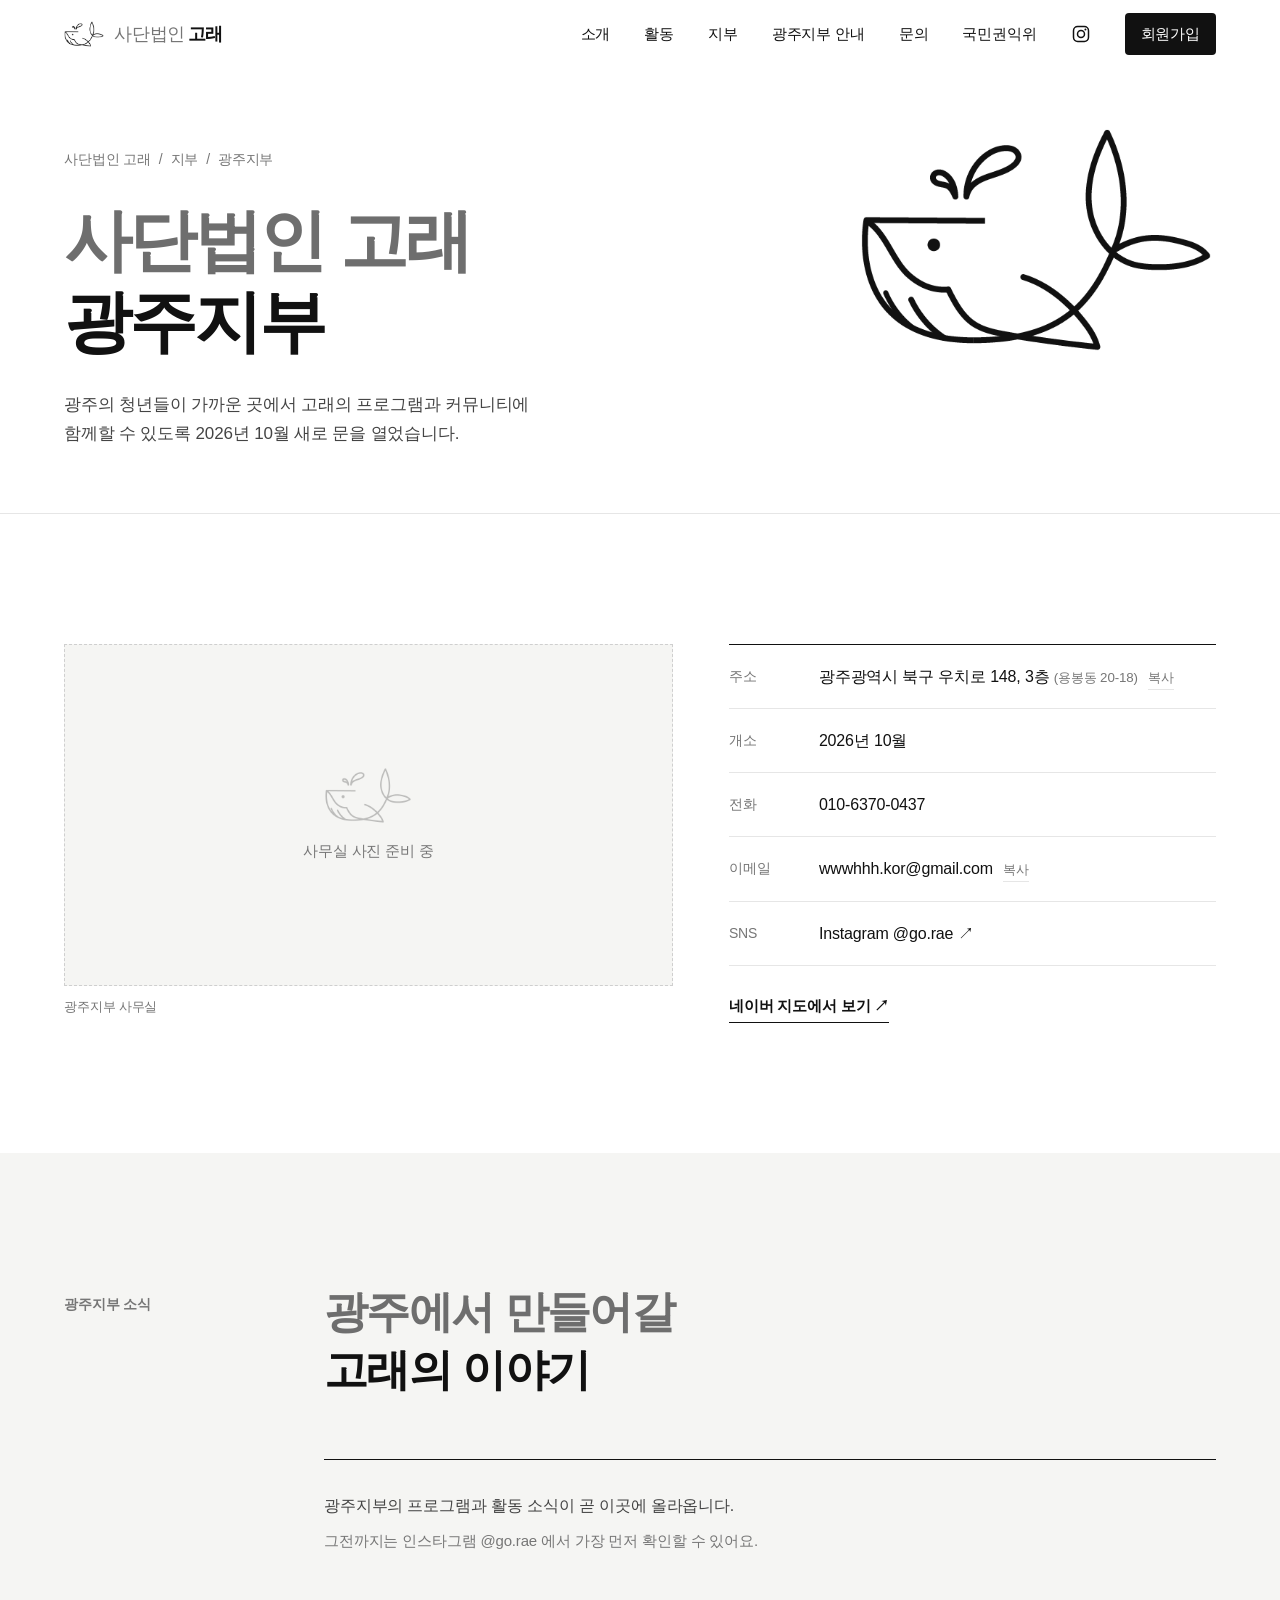
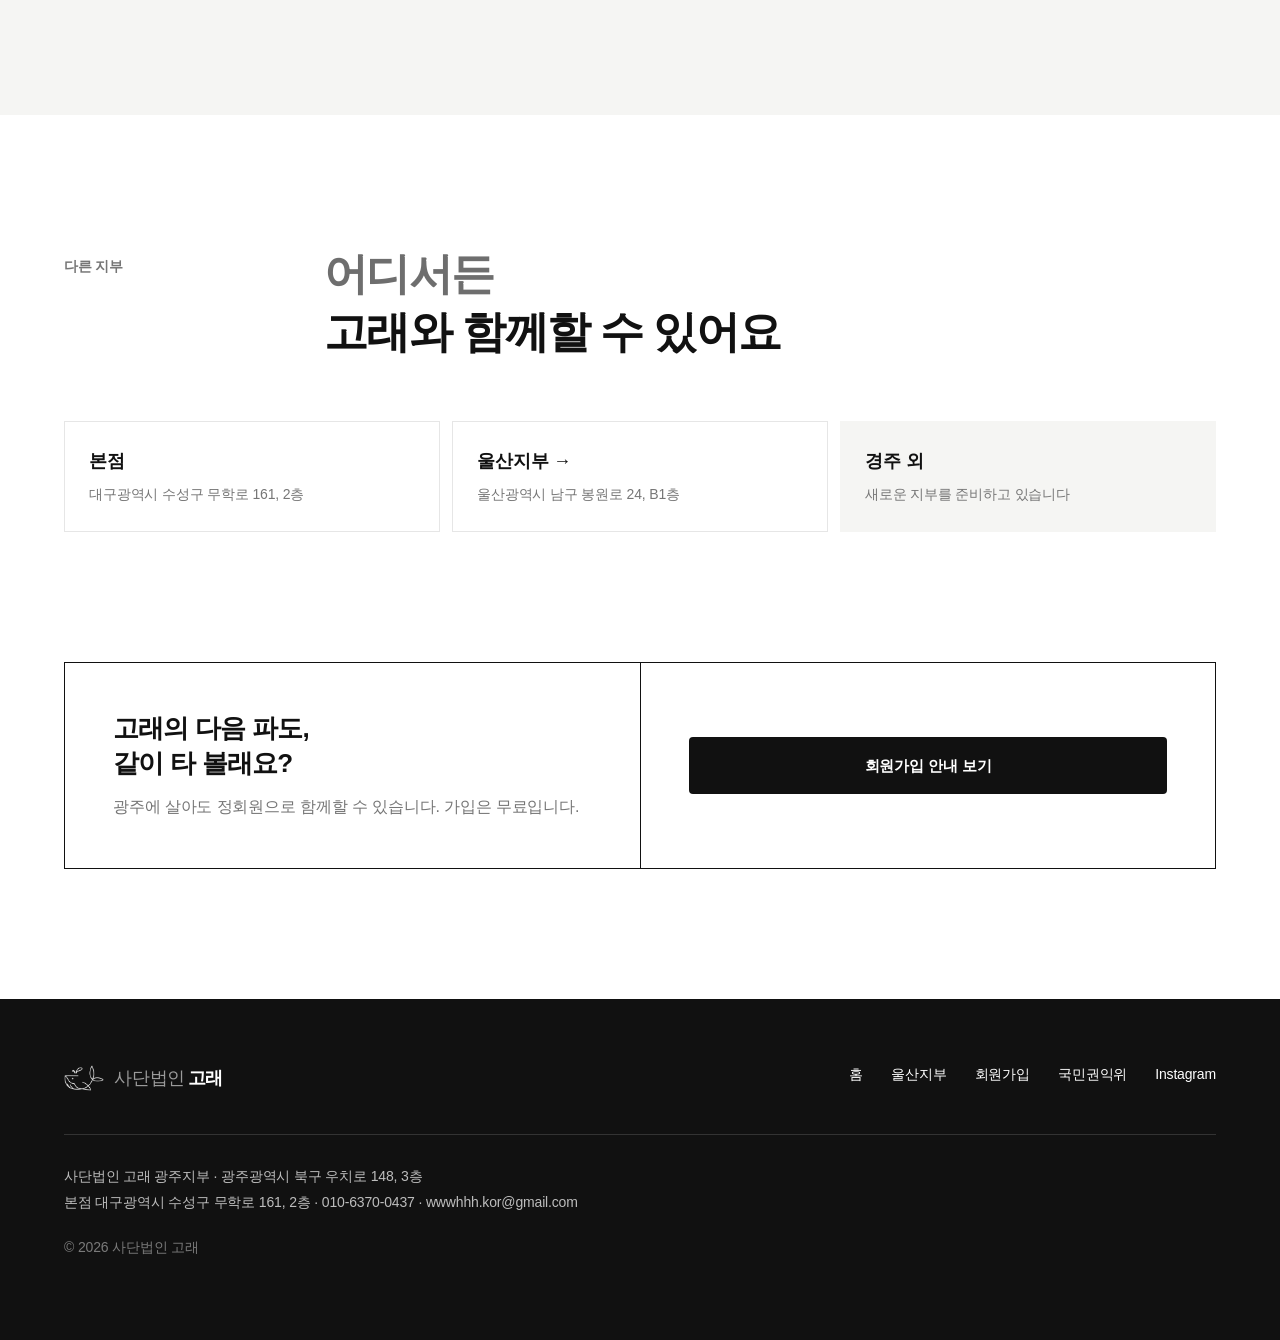
==== commit 8a751146: "국민권익위원회 링크 추가 - 메인·지부 페이지 상단 메뉴와 맨 아래 정보 칸에 www.acrc.go.kr 링크 추가 - 메뉴가 늘어 태블릿 폭에서는 간격을 좁힘  Co-Author" ====
--- a/gwangju/index.html
+++ b/gwangju/index.html
@@ -5,13 +5,13 @@
 <meta name="viewport" content="width=device-width, initial-scale=1">
 <title>광주지부 | 사단법인 고래</title>
 <meta name="description" content="사단법인 고래 광주지부. 광주 청년들이 가까운 곳에서 고래의 프로그램과 커뮤니티에 함께할 수 있는 곳입니다.">
-<link rel="canonical" href="https://gorae-kr.github.io/gwangju/">
+<link rel="canonical" href="https://go-rae.com/gwangju/">
 <meta property="og:type" content="website">
 <meta property="og:site_name" content="사단법인 고래">
 <meta property="og:title" content="광주지부 | 사단법인 고래">
 <meta property="og:description" content="사단법인 고래 광주지부. 광주광역시 북구 우치로 148, 3층">
-<meta property="og:url" content="https://gorae-kr.github.io/gwangju/">
-<meta property="og:image" content="https://gorae-kr.github.io/assets/og-image.png">
+<meta property="og:url" content="https://go-rae.com/gwangju/">
+<meta property="og:image" content="https://go-rae.com/assets/og-image.png">
 <meta property="og:image:width" content="1200">
 <meta property="og:image:height" content="630">
 <meta property="og:image:alt" content="사단법인 고래 - 청년이 만드는 내일, 청년이 바꾸는 세상">
@@ -29,6 +29,7 @@
   <a class="brand" href="../"><img src="../assets/whale.png" alt=""><div><span>사단법인</span>고래</div></a>
   <nav class="gnb" id="gnb">
     <a href="../#about">소개</a><a href="../#activity">활동</a><a href="../#branches">지부</a><a href="#info">광주지부 안내</a><a href="../#contact">문의</a>
+    <a href="https://www.acrc.go.kr" target="_blank" rel="noopener">국민권익위</a>
     <a class="ig" href="https://www.instagram.com/go.rae" target="_blank" rel="noopener" aria-label="고래 인스타그램 @go.rae (새 창)"><svg viewBox="0 0 24 24" width="20" height="20" aria-hidden="true"><rect x="3" y="3" width="18" height="18" rx="5" fill="none" stroke="currentColor" stroke-width="1.8"/><circle cx="12" cy="12" r="4.2" fill="none" stroke="currentColor" stroke-width="1.8"/><circle cx="17.3" cy="6.7" r="1.2" fill="currentColor"/></svg><span>Instagram @go.rae</span></a>
     <a class="cta" href="../#join">회원가입</a>
   </nav>
@@ -102,7 +103,7 @@
 <footer><div class="w">
   <div class="top">
     <a class="brand" href="../"><img src="../assets/whale.png" alt=""><div><span>사단법인</span>고래</div></a>
-    <div class="links"><a href="../">홈</a><a href="../ulsan/">울산지부</a><a href="../#join">회원가입</a><a href="https://www.instagram.com/go.rae" target="_blank" rel="noopener">Instagram</a></div>
+    <div class="links"><a href="../">홈</a><a href="../ulsan/">울산지부</a><a href="../#join">회원가입</a><a href="https://www.acrc.go.kr" target="_blank" rel="noopener">국민권익위</a><a href="https://www.instagram.com/go.rae" target="_blank" rel="noopener">Instagram</a></div>
   </div>
   <p>사단법인 고래 광주지부 · 광주광역시 북구 우치로 148, 3층<br>본점 대구광역시 수성구 무학로 161, 2층 · 010-6370-0437 · wwwhhh.kor@gmail.com</p>
   <p style="margin-top:18px;color:#7a7a7a">© 2026 사단법인 고래</p>
--- a/assets/site.css
+++ b/assets/site.css
@@ -74,9 +74,19 @@
 
 /* 사진 */
 .hero-photo{margin:0;position:relative;overflow:hidden;aspect-ratio:21/8;background:var(--soft)}
-.hero-photo img{width:100%;height:100%;object-fit:cover;object-position:center 82%}
-.hero-photo figcaption{position:absolute;left:24px;bottom:18px;color:#fff;font-size:13px;text-shadow:0 1px 6px rgba(0,0,0,.4)}
-@media(max-width:700px){.hero-photo{aspect-ratio:4/3}}
+.slide{position:absolute;inset:0;margin:0;opacity:0;visibility:hidden;transition:opacity 1s,visibility 1s}
+.slide.on{opacity:1;visibility:visible}
+.slide img{width:100%;height:100%;object-fit:cover;object-position:center var(--pos,50%)}
+.slide::after{content:"";position:absolute;inset:auto 0 0;height:96px;background:linear-gradient(transparent,rgba(0,0,0,.45));pointer-events:none}
+.slide figcaption{position:absolute;left:max(24px,calc((100vw - 1200px) / 2 + 24px));right:170px;bottom:18px;z-index:1;color:#fff;font-size:14px;font-weight:500}
+.slide-ctrl{position:absolute;right:max(24px,calc((100vw - 1200px) / 2 + 24px));bottom:12px;z-index:2;display:flex;align-items:center;gap:6px}
+.slide-ctrl button{color:#fff;width:24px;height:24px;display:grid;place-items:center;padding:0}
+#slidePause{font-size:10px;letter-spacing:-1px}
+.slide-dots{display:flex}
+.slide-dots button::before{content:"";width:8px;height:8px;border-radius:50%;border:1.5px solid #fff;transition:background .2s}
+.slide-dots button.on::before{background:#fff}
+.slide-ctrl button:focus-visible{outline:2px solid #fff;outline-offset:1px}
+@media(max-width:700px){.hero-photo{aspect-ratio:4/3}.slide figcaption{right:24px;bottom:42px}}
 .gallery{display:grid;grid-template-columns:repeat(4,1fr);grid-auto-rows:220px;gap:12px}
 .gallery button{position:relative;overflow:hidden;background:var(--soft);padding:0;text-align:left}
 .gallery button:first-child{grid-column:span 2;grid-row:span 2}
@@ -354,3 +364,6 @@
 .member .note{font-size:13px;color:var(--sub)}
 .member .sent{border-top:1px solid var(--fg)}
 @media(max-width:700px){.member{padding:26px 18px}.member-grid{grid-template-columns:1fr}.consent dl>div{grid-template-columns:1fr;gap:2px}.addr-row{flex-direction:column}.btn.ghost{padding:12px 18px}}
+
+/* 메뉴가 많아 태블릿 폭에서는 간격을 좁힘 */
+@media(min-width:861px) and (max-width:1100px){.gnb{gap:20px;font-size:14px}.brand{white-space:nowrap}}
